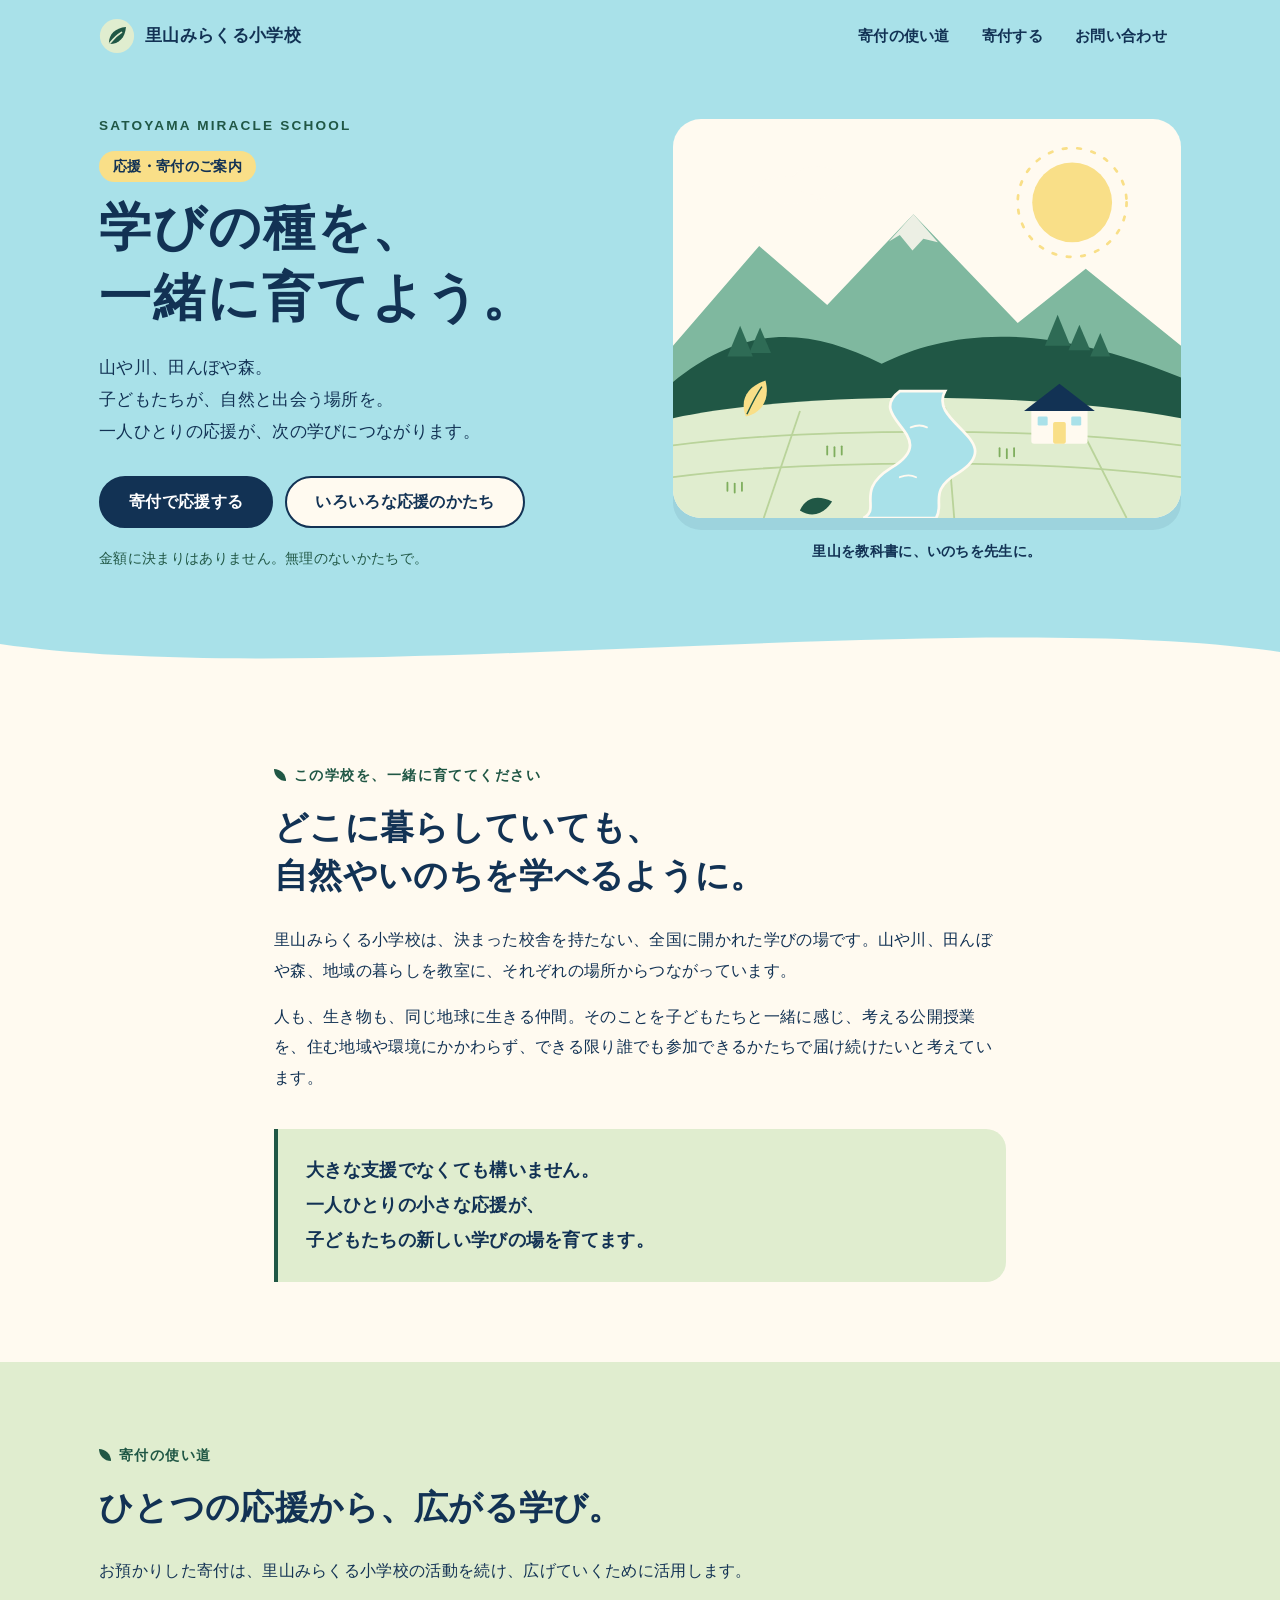
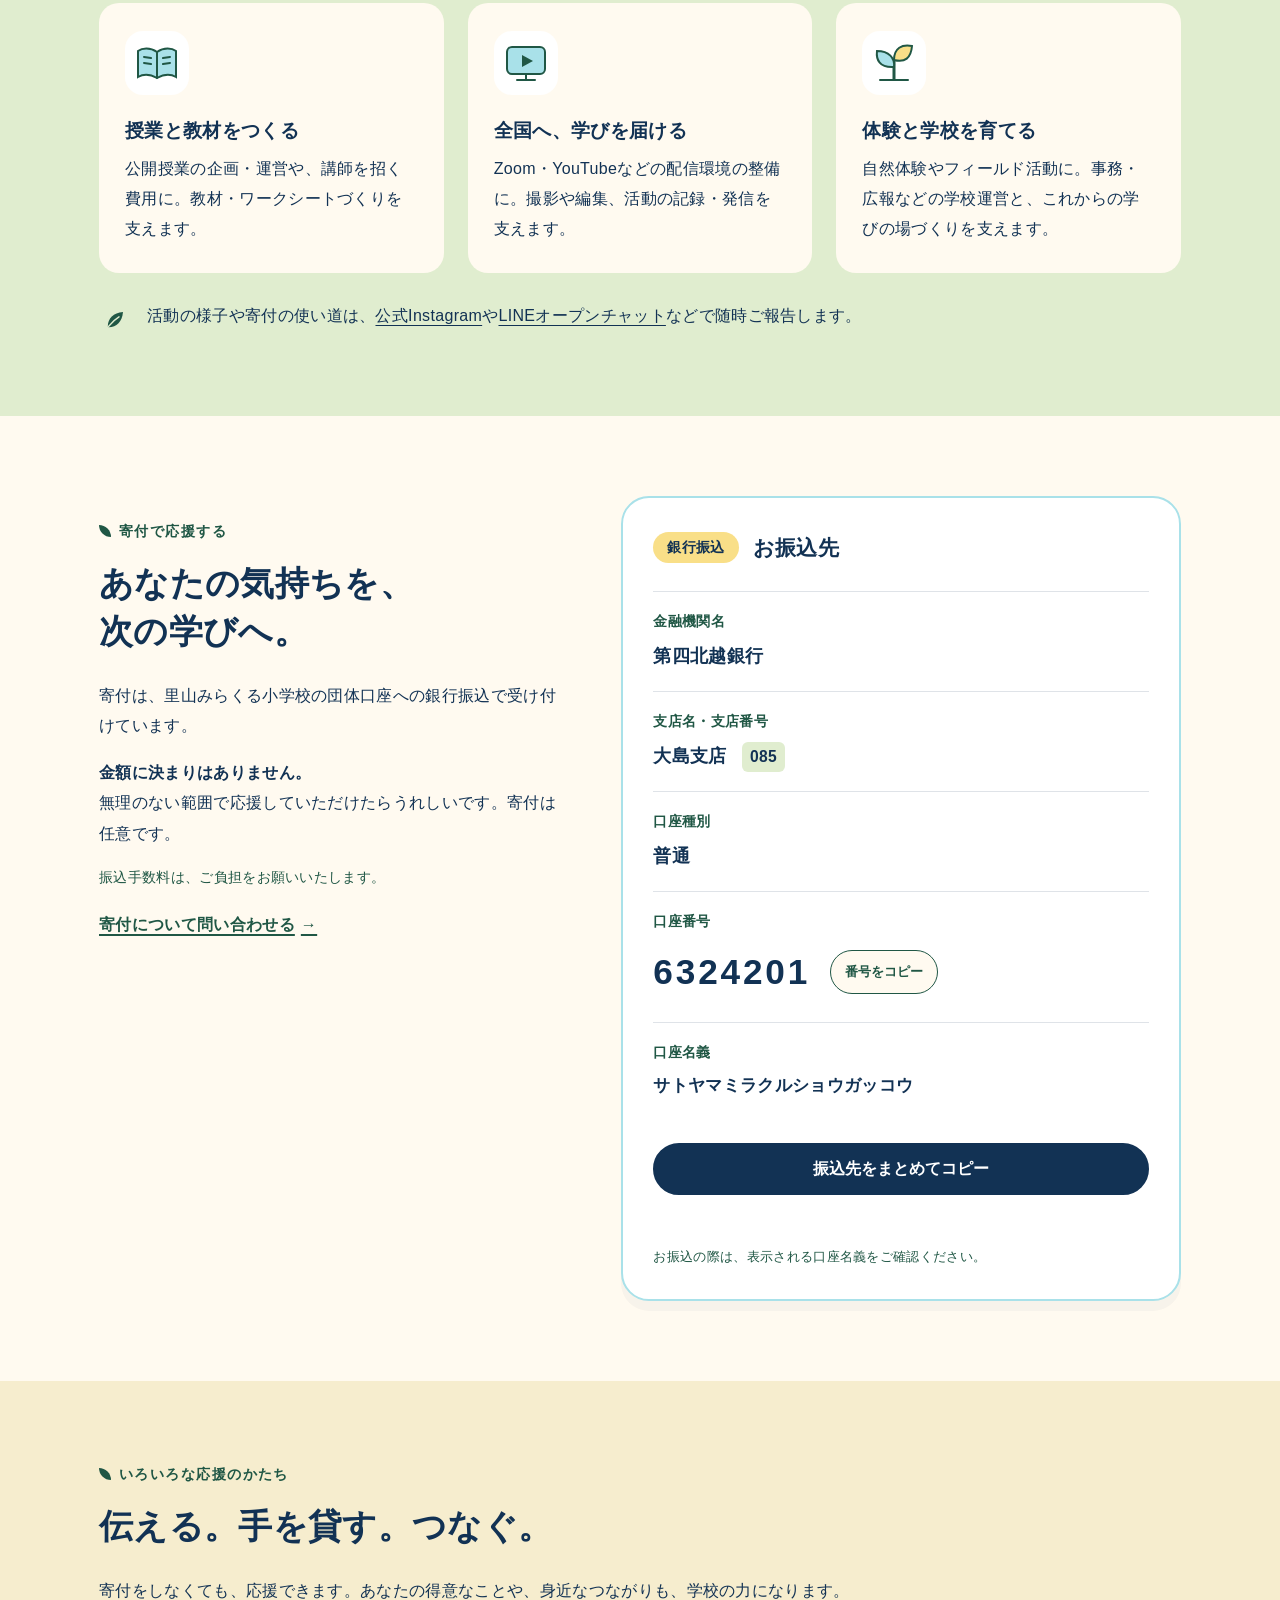
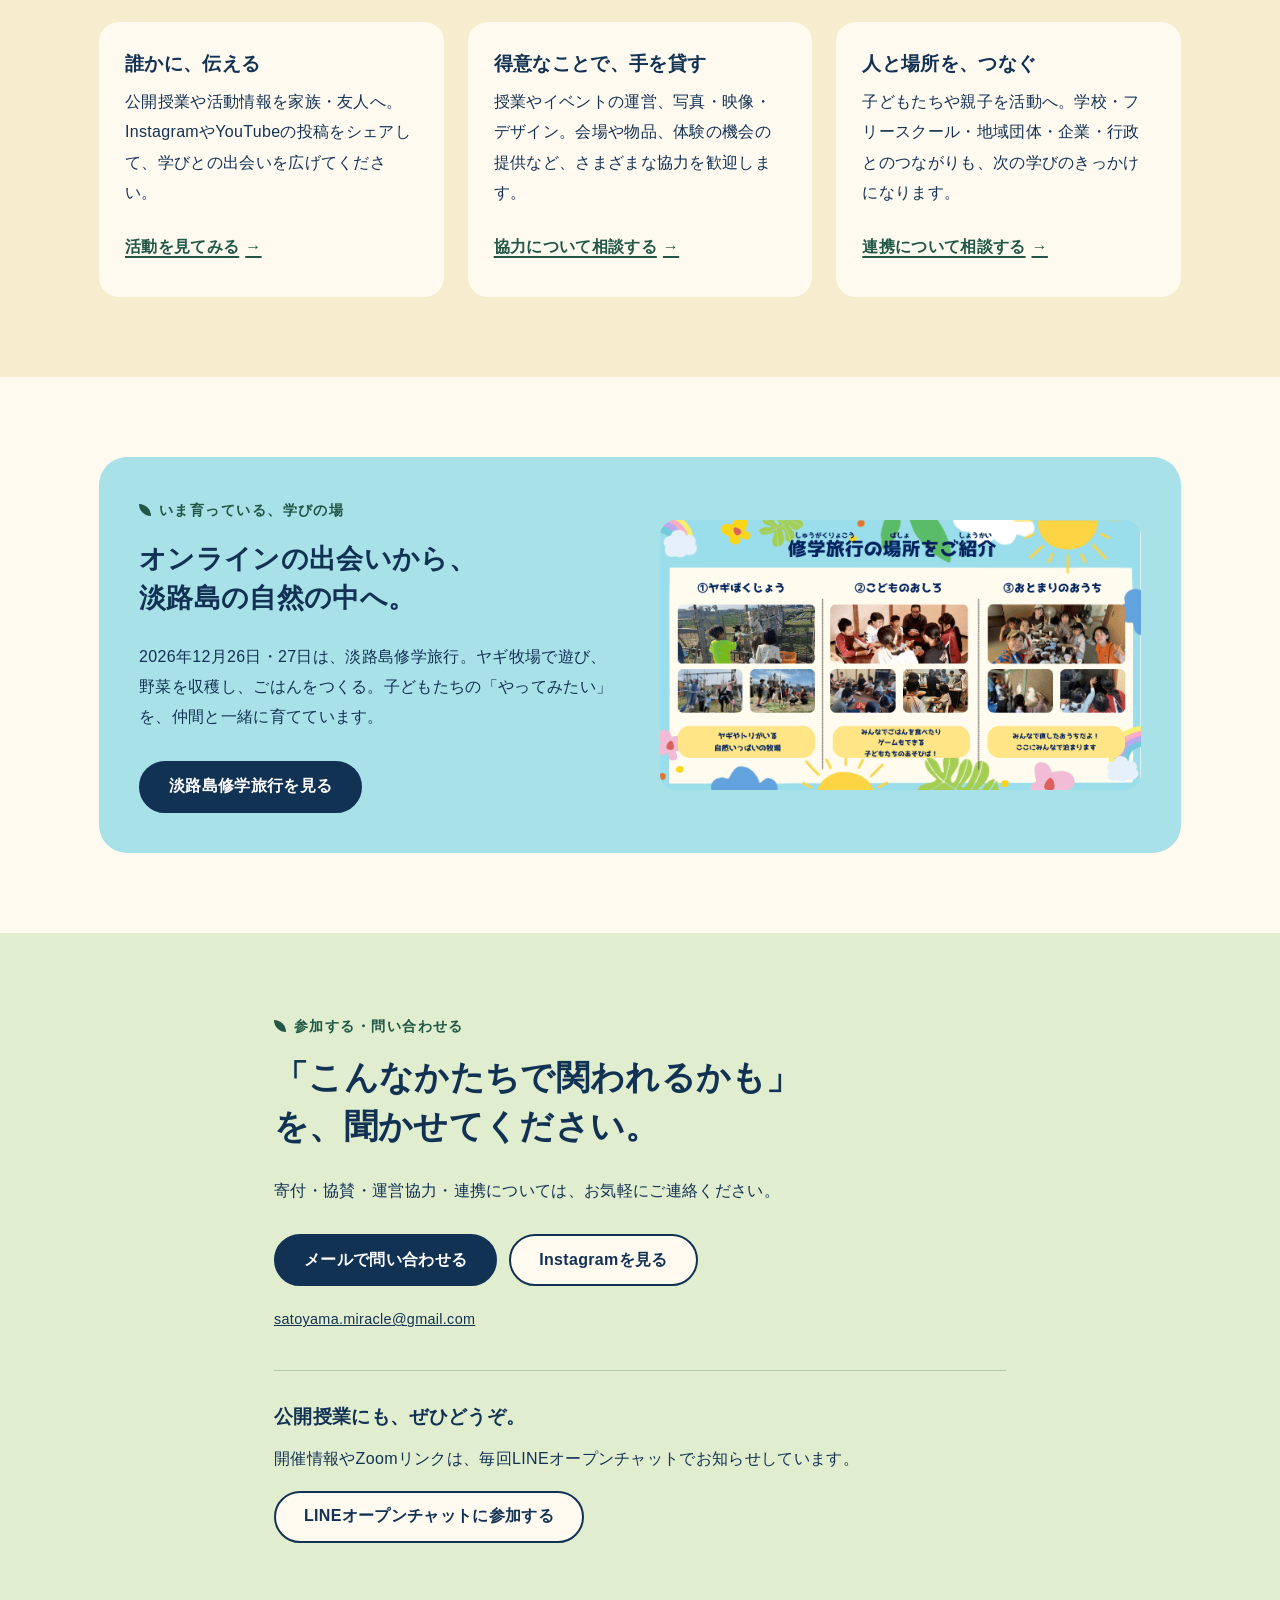
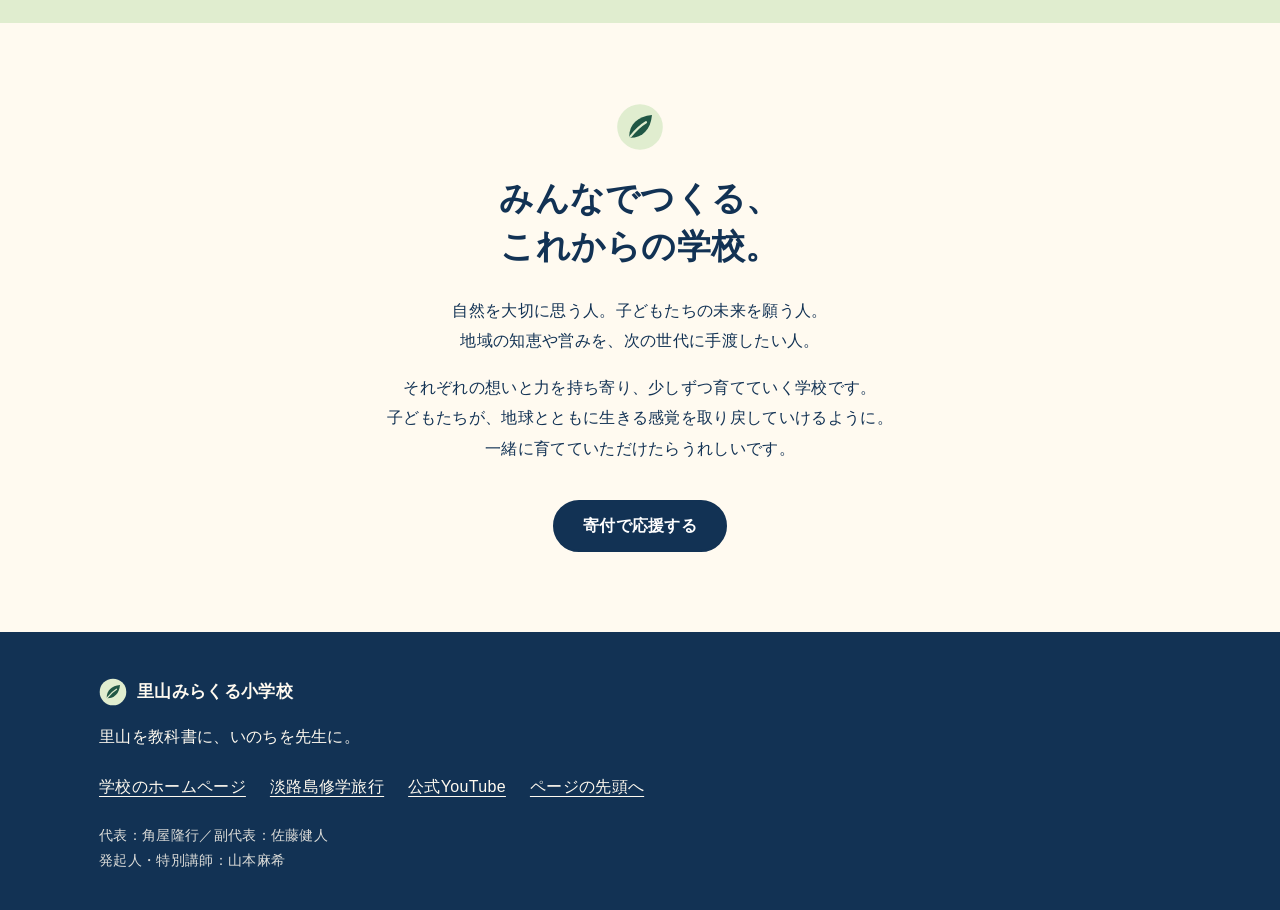
==== donate.html @ 98fcc338 "Add donation page matching school website design" ====
<!DOCTYPE html>
<html lang="ja">
<head>
<meta charset="UTF-8"><meta name="viewport" content="width=device-width, initial-scale=1">
<title>応援・寄付のご案内｜里山みらくる小学校</title>
<meta name="description" content="子どもたちと一緒に、これからの学びの場を育てる。里山みらくる小学校への寄付の使い道、銀行振込先、運営協力や活動紹介などの応援方法をご案内します。">
<link rel="canonical" href="https://kento711.github.io/satoyama-awaji-trip/donate.html">
<link rel="icon" href="images/logo.svg" type="image/svg+xml"><link rel="stylesheet" href="style.css"><link rel="stylesheet" href="donate.css"><script src="donate.js" defer></script>
</head>
<body>
<a class="skip-link" href="#main">本文へ移動</a>
<header class="site-header"><div class="container header-inner"><a class="brand" href="https://kento711.github.io/satoyama-miracle-lp/"><img src="images/logo.svg" width="36" height="36" alt=""><span>里山みらくる小学校</span></a><nav class="global-nav" aria-label="ページ内メニュー"><ul><li><a href="#purpose">寄付の使い道</a></li><li><a href="#donate">寄付する</a></li><li><a href="#connect">お問い合わせ</a></li></ul></nav></div></header>
<main id="main">
<section class="hero donation-hero" id="top" aria-labelledby="hero-title"><div class="container hero-inner"><div><p class="eyebrow">SATOYAMA MIRACLE SCHOOL</p><p class="badge">応援・寄付のご案内</p><h1 id="hero-title">学びの種を、<br>一緒に育てよう。</h1><p class="hero-lead">山や川、田んぼや森。<br>子どもたちが、自然と出会う場所を。<br>一人ひとりの応援が、次の学びにつながります。</p><div class="btn-group"><a class="btn btn-primary" href="#donate">寄付で応援する</a><a class="btn btn-secondary" href="#ways">いろいろな応援のかたち</a></div><p class="hero-note">金額に決まりはありません。無理のないかたちで。</p></div><div class="hero-art"><img src="images/hero-satoyama.svg" width="560" height="440" alt="山と川、田んぼと小さな家が広がる里山のイラスト"><p class="art-caption">里山を教科書に、いのちを先生に。</p></div></div><svg class="hero-curve" viewBox="0 0 1440 90" preserveAspectRatio="none" aria-hidden="true"><path d="M0 40 C360 100 1080 -10 1440 50 V90 H0Z" fill="#FFFAF0"/></svg></section>
<section class="section" aria-labelledby="wish-title"><div class="container narrow"><p class="section-label">この学校を、一緒に育ててください</p><h2 id="wish-title">どこに暮らしていても、<br>自然やいのちを学べるように。</h2><p>里山みらくる小学校は、決まった校舎を持たない、全国に開かれた学びの場です。山や川、田んぼや森、地域の暮らしを教室に、それぞれの場所からつながっています。</p><p>人も、生き物も、同じ地球に生きる仲間。そのことを子どもたちと一緒に感じ、考える公開授業を、住む地域や環境にかかわらず、できる限り誰でも参加できるかたちで届け続けたいと考えています。</p><blockquote class="support-quote">大きな支援でなくても構いません。<br>一人ひとりの小さな応援が、<br>子どもたちの新しい学びの場を育てます。</blockquote></div></section>
<section class="section section-tint" id="purpose" aria-labelledby="purpose-title"><div class="container"><p class="section-label">寄付の使い道</p><h2 id="purpose-title">ひとつの応援から、広がる学び。</h2><p>お預かりした寄付は、里山みらくる小学校の活動を続け、広げていくために活用します。</p><ul class="cards support-cards"><li class="card"><span class="support-icon" aria-hidden="true"><svg viewBox="0 0 48 48"><path d="M24 13C17 8 9 9 5 12v26c5-3 12-3 19 1 7-4 14-4 19-1V12c-4-3-12-4-19 1Z" fill="#A9E1E9" stroke="#205745" stroke-width="2"/><path d="M24 13v26M11 18l7 1M11 24l7 1M30 19l7-1M30 25l7-1" stroke="#205745" stroke-width="2" stroke-linecap="round"/></svg></span><h3>授業と教材をつくる</h3><p>公開授業の企画・運営や、講師を招く費用に。教材・ワークシートづくりを支えます。</p></li><li class="card"><span class="support-icon" aria-hidden="true"><svg viewBox="0 0 48 48"><rect x="5" y="8" width="38" height="27" rx="5" fill="#A9E1E9" stroke="#205745" stroke-width="2"/><path d="m20 16 11 6-11 6Z" fill="#205745"/><path d="M24 35v6m-9 0h18" stroke="#205745" stroke-width="2" stroke-linecap="round"/></svg></span><h3>全国へ、学びを届ける</h3><p>Zoom・YouTubeなどの配信環境の整備に。撮影や編集、活動の記録・発信を支えます。</p></li><li class="card"><span class="support-icon" aria-hidden="true"><svg viewBox="0 0 48 48"><path d="M24 40V21" stroke="#205745" stroke-width="3" stroke-linecap="round"/><path d="M24 28C9 29 6 20 7 12c12 0 18 7 17 16Z" fill="#A9E1E9" stroke="#205745" stroke-width="2"/><path d="M24 21C24 9 32 5 42 7c-1 12-7 17-18 14Z" fill="#F9DF88" stroke="#205745" stroke-width="2"/><path d="M10 41h28" stroke="#205745" stroke-width="2" stroke-linecap="round"/></svg></span><h3>体験と学校を育てる</h3><p>自然体験やフィールド活動に。事務・広報などの学校運営と、これからの学びの場づくりを支えます。</p></li></ul><div class="report-note"><img src="images/logo.svg" width="32" height="32" alt=""><p>活動の様子や寄付の使い道は、<a href="https://www.instagram.com/satoyama_miracle/" target="_blank" rel="noopener">公式Instagram</a>や<a href="https://line.me/ti/g2/TcGjP4arY-a0Y1Un6yJZe2tauZV3L8b9zHHd9g?utm_source=invitation&amp;utm_medium=link_copy&amp;utm_campaign=default" target="_blank" rel="noopener">LINEオープンチャット</a>などで随時ご報告します。</p></div></div></section>
<section class="section" id="donate" aria-labelledby="donate-title"><div class="container donation-layout"><div class="donation-intro"><p class="section-label">寄付で応援する</p><h2 id="donate-title">あなたの気持ちを、<br>次の学びへ。</h2><p>寄付は、里山みらくる小学校の団体口座への銀行振込で受け付けています。</p><p><strong>金額に決まりはありません。</strong><br>無理のない範囲で応援していただけたらうれしいです。寄付は任意です。</p><p class="small-note">振込手数料は、ご負担をお願いいたします。</p><a class="card-link" href="mailto:satoyama.miracle@gmail.com">寄付について問い合わせる</a></div><div class="bank-card"><div class="bank-heading"><span class="badge">銀行振込</span><h3>お振込先</h3></div><dl class="bank-details"><div><dt>金融機関名</dt><dd>第四北越銀行</dd></div><div><dt>支店名・支店番号</dt><dd>大島支店 <span class="bank-code">085</span></dd></div><div><dt>口座種別</dt><dd>普通</dd></div><div class="account-row"><dt>口座番号</dt><dd><span id="account-number" class="account-number">6324201</span><button class="copy-button" type="button" data-copy="6324201" data-copy-label="口座番号" hidden>番号をコピー</button></dd></div><div><dt>口座名義</dt><dd class="account-name">サトヤマミラクルショウガッコウ</dd></div></dl><button class="btn btn-primary bank-copy" type="button" id="copy-bank" hidden>振込先をまとめてコピー</button><p id="copy-status" class="copy-status" role="status" aria-live="polite"></p><p class="bank-note">お振込の際は、表示される口座名義をご確認ください。</p></div></div></section>
<section class="section support-other" id="ways" aria-labelledby="ways-title"><div class="container"><p class="section-label">いろいろな応援のかたち</p><h2 id="ways-title">伝える。手を貸す。つなぐ。</h2><p>寄付をしなくても、応援できます。あなたの得意なことや、身近なつながりも、学校の力になります。</p><div class="cards"><article class="card"><h3>誰かに、伝える</h3><p>公開授業や活動情報を家族・友人へ。InstagramやYouTubeの投稿をシェアして、学びとの出会いを広げてください。</p><a class="card-link" href="https://www.instagram.com/satoyama_miracle/" target="_blank" rel="noopener">活動を見てみる</a></article><article class="card"><h3>得意なことで、手を貸す</h3><p>授業やイベントの運営、写真・映像・デザイン。会場や物品、体験の機会の提供など、さまざまな協力を歓迎します。</p><a class="card-link" href="mailto:satoyama.miracle@gmail.com">協力について相談する</a></article><article class="card"><h3>人と場所を、つなぐ</h3><p>子どもたちや親子を活動へ。学校・フリースクール・地域団体・企業・行政とのつながりも、次の学びのきっかけになります。</p><a class="card-link" href="mailto:satoyama.miracle@gmail.com">連携について相談する</a></article></div></div></section>
<section class="section" aria-labelledby="activity-title"><div class="container"><div class="support-trip"><div><p class="section-label">いま育っている、学びの場</p><h2 id="activity-title">オンラインの出会いから、<br>淡路島の自然の中へ。</h2><p>2026年12月26日・27日は、淡路島修学旅行。ヤギ牧場で遊び、野菜を収穫し、ごはんをつくる。子どもたちの「やってみたい」を、仲間と一緒に育てています。</p><a class="btn btn-primary" href="index.html">淡路島修学旅行を見る</a></div><img src="images/slide-7.png" width="596" height="335" loading="lazy" alt="淡路島修学旅行で訪れるヤギ牧場、こどものおしろ、お泊まりのおうち"></div></div></section>
<section class="section section-tint" id="connect" aria-labelledby="connect-title"><div class="container narrow"><p class="section-label">参加する・問い合わせる</p><h2 id="connect-title">「こんなかたちで関われるかも」<br>を、聞かせてください。</h2><p>寄付・協賛・運営協力・連携については、お気軽にご連絡ください。</p><div class="btn-group"><a class="btn btn-primary" href="mailto:satoyama.miracle@gmail.com">メールで問い合わせる</a><a class="btn btn-secondary" href="https://www.instagram.com/satoyama_miracle/" target="_blank" rel="noopener">Instagramを見る</a></div><p class="contact-email"><a href="mailto:satoyama.miracle@gmail.com">satoyama.miracle@gmail.com</a></p><div class="class-invite"><h3>公開授業にも、ぜひどうぞ。</h3><p>開催情報やZoomリンクは、毎回LINEオープンチャットでお知らせしています。</p><a class="btn btn-secondary" href="https://line.me/ti/g2/TcGjP4arY-a0Y1Un6yJZe2tauZV3L8b9zHHd9g?utm_source=invitation&amp;utm_medium=link_copy&amp;utm_campaign=default" target="_blank" rel="noopener">LINEオープンチャットに参加する</a></div></div></section>
<section class="section"><div class="container narrow closing-message"><img src="images/logo.svg" width="48" height="48" alt=""><h2>みんなでつくる、<br>これからの学校。</h2><p>自然を大切に思う人。子どもたちの未来を願う人。<br>地域の知恵や営みを、次の世代に手渡したい人。</p><p>それぞれの想いと力を持ち寄り、少しずつ育てていく学校です。<br>子どもたちが、地球とともに生きる感覚を取り戻していけるように。<br>一緒に育てていただけたらうれしいです。</p><a class="btn btn-primary" href="#donate">寄付で応援する</a></div></section>
</main>
<footer class="site-footer"><div class="container footer-inner"><p class="footer-brand"><img src="images/logo.svg" width="28" height="28" alt="">里山みらくる小学校</p><p>里山を教科書に、いのちを先生に。</p><ul class="footer-links"><li><a href="https://kento711.github.io/satoyama-miracle-lp/">学校のホームページ</a></li><li><a href="index.html">淡路島修学旅行</a></li><li><a href="https://www.youtube.com/channel/UClyQWqUoHBB0g0osXVbq9qA" target="_blank" rel="noopener">公式YouTube</a></li><li><a href="#top">ページの先頭へ</a></li></ul><p class="footer-members">代表：角屋隆行／副代表：佐藤健人<br>発起人・特別講師：山本麻希</p></div></footer>
</body></html>
---- style.css ----
/* 里山みらくる小学校 LP */
:root {
  --sky: #A9E1E9;
  --cream: #FFFAF0;
  --navy: #123254;
  --green: #205745;
  --leaf: #E0EDCF;
  --yellow: #F9DF88;
  --white: #FFFFFF;
  --radius: 20px;
  --max: 1130px;
}

*, *::before, *::after { box-sizing: border-box; }

html { scroll-behavior: smooth; -webkit-text-size-adjust: 100%; }
@media (prefers-reduced-motion: reduce) { html { scroll-behavior: auto; } }

body {
  margin: 0;
  background: var(--cream);
  color: var(--navy);
  font-family: "Hiragino Kaku Gothic ProN", "Hiragino Sans", "Noto Sans JP", "Yu Gothic", "YuGothic", Meiryo, sans-serif;
  font-size: 16px;
  line-height: 1.9;
  letter-spacing: .02em;
  overflow-wrap: anywhere;
}

img, svg { max-width: 100%; height: auto; display: block; }
a { color: inherit; }
:focus-visible { outline: 3px solid var(--navy); outline-offset: 3px; border-radius: 6px; }

.container { width: 100%; max-width: var(--max); margin: 0 auto; padding: 0 24px; }
.narrow { max-width: 780px; }

.sr-only {
  position: absolute; width: 1px; height: 1px; padding: 0; margin: -1px;
  overflow: hidden; clip: rect(0 0 0 0); white-space: nowrap; border: 0;
}
.skip-link {
  position: absolute; left: 12px; top: -60px; z-index: 10;
  background: var(--navy); color: var(--white); padding: 8px 16px; border-radius: 999px;
}
.skip-link:focus { top: 12px; }

/* ヘッダー */
.site-header { background: var(--sky); }
.header-inner {
  display: flex; align-items: center; justify-content: space-between;
  gap: 12px 24px; flex-wrap: wrap; padding-top: 14px; padding-bottom: 14px;
}
.brand {
  display: inline-flex; align-items: center; gap: 10px;
  font-weight: 700; font-size: 1.05rem; text-decoration: none;
}
.global-nav ul { display: flex; gap: 4px; list-style: none; margin: 0; padding: 0; }
.global-nav a {
  display: inline-block; padding: 8px 14px; border-radius: 999px;
  font-weight: 700; font-size: .95rem; text-decoration: none;
}
.global-nav a:hover { background: rgba(255, 250, 240, .7); }

/* ファーストビュー */
.hero { position: relative; background: var(--sky); padding: 40px 0 110px; }
.hero-inner {
  display: grid; grid-template-columns: 1.05fr 1fr; gap: 40px; align-items: center;
}
.eyebrow {
  margin: 0 0 12px; color: var(--green); font-weight: 700;
  font-size: .85rem; letter-spacing: .16em;
}
.hero h1 {
  margin: 0 0 20px; font-size: clamp(2rem, 4.6vw, 3.25rem);
  line-height: 1.35; font-weight: 800; letter-spacing: .04em;
}
.hero-lead { margin: 0 0 28px; font-size: 1.05rem; max-width: 30em; }
.hero-art img {
  width: 100%; border-radius: 28px; background: var(--cream);
  box-shadow: 0 12px 0 rgba(18, 50, 84, .08);
}
.hero-curve { position: absolute; left: 0; bottom: -1px; width: 100%; height: 70px; }

/* ボタン */
.btn-group { display: flex; flex-wrap: wrap; gap: 12px; }
.btn {
  display: inline-flex; align-items: center; justify-content: center;
  min-height: 52px; padding: 12px 28px; border-radius: 999px;
  font-weight: 700; font-size: 1rem; line-height: 1.4; text-decoration: none;
  border: 2px solid var(--navy); transition: transform .15s ease, background-color .15s ease;
}
.btn:hover { transform: translateY(-2px); }
.btn-primary { background: var(--navy); color: var(--white); }
.btn-primary:hover { background: #0B2440; }
.btn-secondary { background: var(--cream); color: var(--navy); }
.btn-secondary:hover { background: var(--white); }

/* セクション共通 */
.section { padding: 80px 0; }
.section-tint { background: var(--leaf); }
.section-label {
  margin: 0 0 8px; color: var(--green); font-weight: 700; font-size: .9rem; letter-spacing: .1em;
}
.section-label::before {
  content: ""; display: inline-block; width: 12px; height: 12px; margin-right: 8px;
  background: var(--green); border-radius: 0 12px 0 12px; vertical-align: -1px;
}
h1, h2, h3 { word-break: auto-phrase; }
h2 {
  margin: 0 0 24px; font-size: clamp(1.5rem, 3vw, 2.1rem); line-height: 1.45; font-weight: 800;
}
.section p { margin: 0 0 1em; }
.section .btn-group { margin-top: 28px; }

/* 活動カード */
.cards {
  display: grid; grid-template-columns: repeat(3, 1fr); gap: 24px;
  list-style: none; margin: 8px 0 0; padding: 0;
}
.card {
  display: flex; flex-direction: column; background: var(--cream);
  border-radius: var(--radius); padding: 28px 26px;
}
.card-icon {
  width: 60px; height: 60px; padding: 6px; margin-bottom: 14px;
  background: var(--white); border-radius: 16px;
}
.card h3 { margin: 0 0 8px; font-size: 1.2rem; line-height: 1.5; }
.card p { margin: 0 0 18px; flex-grow: 1; }
.card-link {
  align-self: flex-start; font-weight: 700; color: var(--green);
  text-decoration: underline; text-underline-offset: 4px; text-decoration-thickness: 2px;
  padding: 6px 0; display: inline-flex; align-items: center; gap: 6px;
}
.card-link::after { content: "→"; text-decoration: none; display: inline-block; }
.card-link:hover { color: var(--navy); }

/* 淡路島修学旅行 */
.trip {
  display: grid; grid-template-columns: 1fr 1.15fr; gap: 36px;
  background: var(--sky); border-radius: 32px; padding: 48px;
}
.badge {
  display: inline-block; margin: 0 0 10px; padding: 2px 14px;
  background: var(--yellow); border-radius: 999px; font-weight: 700; font-size: .9rem;
}
.trip h2 { margin-bottom: 18px; }
.trip-date { margin: 0 0 24px; }
.trip-date dt { font-weight: 700; color: var(--green); font-size: .9rem; }
.trip-date dd { margin: 0; font-size: 1.2rem; font-weight: 700; }
.notes { margin: 24px 0 0; padding: 0 0 0 1.2em; font-size: .95rem; }
.notes li { margin-bottom: 4px; }
.trip-plans { display: grid; gap: 18px; align-content: start; }
.plan { background: var(--cream); border-radius: var(--radius); padding: 24px 26px; }
.plan h3 {
  display: flex; flex-wrap: wrap; align-items: center; gap: 4px 12px;
  margin: 0 0 8px; font-size: 1.15rem;
}
.plan-tag {
  display: inline-block; padding: 0 12px; border-radius: 999px;
  background: var(--yellow); font-size: .9rem;
}
.plan-tag-stay { background: var(--leaf); color: var(--green); }
.plan p { margin: 0 0 6px; }
.plan-meta { font-size: .95rem; color: var(--green); font-weight: 700; }

/* フッター */
.site-footer { background: var(--navy); color: var(--cream); padding: 44px 0 36px; }
.footer-inner { display: grid; gap: 14px; }
.footer-brand {
  display: flex; align-items: center; gap: 10px; margin: 0; font-weight: 700; font-size: 1.05rem;
}
.footer-links { display: flex; flex-wrap: wrap; gap: 4px 24px; list-style: none; margin: 0; padding: 0; }
.footer-links a { display: inline-block; padding: 6px 0; text-underline-offset: 4px; }
.footer-members { margin: 6px 0 0; font-size: .85rem; opacity: .85; }
.site-footer :focus-visible { outline-color: var(--yellow); }

/* タブレット */
@media (max-width: 900px) {
  .cards { grid-template-columns: 1fr 1fr; }
  .trip { padding: 36px; gap: 28px; }
}

/* スマホ */
@media (max-width: 620px) {
  .container { padding: 0 20px; }
  .header-inner { padding-top: 12px; padding-bottom: 8px; }
  .global-nav { width: 100%; }
  .global-nav ul { justify-content: space-between; }
  .global-nav a { padding: 6px 10px; }
  .hero { padding: 24px 0 80px; }
  .hero-inner { grid-template-columns: 1fr; gap: 28px; }
  .hero-curve { height: 44px; }
  .btn-group { flex-direction: column; }
  .btn { width: 100%; }
  .section { padding: 56px 0; }
  .cards { grid-template-columns: 1fr; gap: 16px; }
  .trip { grid-template-columns: 1fr; padding: 28px 20px; border-radius: 24px; }
  .plan { padding: 20px; }
}
/* 修学旅行ページ */
.hero-subtitle{font-size:1.15rem;font-weight:700;margin:0 0 10px}.hero-date{font-size:clamp(1.3rem,2.4vw,1.8rem);font-weight:800;margin:0 0 18px}.hero-date small{font-size:.65em;border:1px solid currentColor;border-radius:50%;padding:2px 5px}.art-caption{text-align:center;font-weight:700;font-size:.9rem;margin:20px 0 0}.mobile-only{display:none}.quick-facts{display:grid;grid-template-columns:repeat(3,1fr);gap:20px;border-top:1px solid #12325430;margin-top:36px;padding-top:25px}.quick-facts small,.quick-facts strong{display:block}.quick-facts small{color:var(--green)}.activity-number{color:var(--green);font-weight:700;font-size:.85rem;margin-bottom:20px}.wide-slide{max-width:780px;margin:40px auto 0}.image-button{display:block;width:100%;padding:0;border:0;border-radius:16px;overflow:hidden;cursor:zoom-in;background:var(--sky)}.image-button img{width:100%}.image-button:hover{box-shadow:0 0 0 3px var(--green)}figcaption,.small-note{font-size:.85rem;margin-top:14px!important;color:var(--green)}.schedule-grid,.join-plans{display:grid;grid-template-columns:1fr 1fr;gap:28px;margin-top:32px}.day{background:white;border-radius:24px;overflow:hidden;border:1px solid #12325418;padding:24px}.day-heading{display:flex;align-items:center;gap:18px;margin-bottom:20px}.day-heading>span{font-size:.8rem;font-weight:800;color:var(--green);border-bottom:3px solid var(--yellow)}.day-heading h3{margin:0;font-size:1.3rem}.day-heading small{font-size:.65em}.timeline{list-style:none;padding:0;margin:30px 0 0}.timeline li{display:grid;grid-template-columns:62px 1fr;gap:16px;padding-bottom:20px}.timeline time{font-size:.95rem;color:var(--green);font-weight:700}.timeline li>div{position:relative;padding-left:20px;border-left:2px solid var(--leaf)}.timeline li>div:before{content:'';width:10px;height:10px;border-radius:50%;background:var(--green);position:absolute;left:-6px;top:9px}.timeline p{font-size:.9rem;margin:4px 0 0}.day-note{background:var(--leaf);border-radius:16px;padding:22px;margin-top:16px!important;font-weight:700}.people-grid{display:grid;grid-template-columns:repeat(2,1fr);gap:24px;margin-top:30px}.person{background:var(--cream);border-radius:20px;overflow:hidden}.person img{width:100%}.person h3{margin:18px 22px 8px}.person h3 small{font-size:.7em;display:inline-block}.person p{font-size:.9rem;margin:0 22px 24px}.join-plans .plan{background:var(--leaf);padding:32px}.join-plans .stay-plan{background:var(--sky)}.join-plans .plan h3{font-size:1.4rem;margin-top:10px}.info-list{margin:24px 0 0}.info-list>div{display:grid;grid-template-columns:60px 1fr;gap:14px;padding:12px 0;border-top:1px solid #12325422}.info-list dt{font-weight:700;color:var(--green)}.info-list dd{margin:0}.practical{padding:28px 0}.practical ul{padding-left:1.3em}.apply{text-align:center;background:var(--sky);border-radius:32px;padding:48px 24px}.apply .btn{margin:10px 0}.apply .small-note{margin-bottom:0}details{border-bottom:1px solid #20574540;padding:22px 0}summary{font-weight:700;cursor:pointer;padding-right:16px}details p{margin:14px 0 0!important}dialog{max-width:1100px;width:calc(100% - 32px);padding:20px;border:0;border-radius:20px;background:var(--cream);color:var(--navy)}dialog::backdrop{background:#123254cc}.dialog-bar{display:flex;justify-content:space-between;align-items:center;gap:16px;margin-bottom:16px}.dialog-bar h2{font-size:1rem;margin:0}.dialog-bar button{font:inherit;cursor:pointer;border:1px solid var(--navy);border-radius:24px;padding:8px 18px;background:white;color:var(--navy)}dialog img{width:100%;max-height:75vh;object-fit:contain}body:has(dialog[open]){overflow:hidden}.site-footer p{margin:0}section[id]{scroll-margin-top:24px}
@media(max-width:900px){.people-grid{grid-template-columns:1fr 1fr}.schedule-grid{gap:18px}.day{padding:18px}}
@media(max-width:620px){.mobile-only{display:block}.hero-subtitle{font-size:1rem}.hero-date{font-size:1.4rem}.quick-facts{grid-template-columns:1fr;gap:14px}.quick-facts>div{display:flex;justify-content:space-between;gap:10px}.schedule-grid,.join-plans,.people-grid{grid-template-columns:1fr}.day{padding:20px}.join-plans .plan{padding:24px}.apply{padding:36px 20px}.wide-slide{margin-top:28px}.hero .btn-group{gap:10px}.hero-art{max-width:460px}.dialog-bar button{white-space:nowrap}.brand{font-size:1rem}}
@media(prefers-reduced-motion:reduce){.btn{transition:none}.btn:hover{transform:none}}
.rain-section{background:#f6edce}.rain-grid{display:grid;grid-template-columns:1fr 1.2fr;align-items:center;gap:40px}.team-note{max-width:780px;margin:30px auto 0!important;font-size:.95rem}
@media(min-width:621px) and (max-width:900px){.hero-inner{grid-template-columns:1.2fr 1fr;gap:24px}.hero-date{font-size:1.25rem}.hero-subtitle{font-size:1rem}.hero .eyebrow{font-size:.7rem}}
@media(max-width:620px){.rain-grid{grid-template-columns:1fr;gap:24px}}

/* 説明会アーカイブ */
.archive-section{background:#f6edce}.archive-inner{max-width:1008px}.archive-heading{display:flex;align-items:center;flex-wrap:wrap;gap:12px;margin-bottom:12px}.archive-heading .section-label,.archive-heading .badge{margin:0}.archive-heading .badge{font-size:.8rem}.archive-lead{max-width:48em}.video-frame{aspect-ratio:16/9;margin-top:30px;overflow:hidden;border-radius:24px;background:var(--navy);box-shadow:0 10px 0 #1232540d}.video-frame iframe{display:block;width:100%;height:100%;border:0}.archive-actions{display:flex;align-items:center;flex-wrap:wrap;gap:16px 28px;margin-top:30px}.archive-section .small-note{margin-bottom:0}@media(max-width:620px){.video-frame{border-radius:14px;margin-top:24px}.archive-actions{align-items:flex-start;flex-direction:column;gap:12px}.archive-actions .btn{width:auto}.global-nav a{padding:6px 8px;font-size:.85rem}}
---- donate.css ----
.hero-note{font-size:.85rem;color:var(--green);margin:18px 0 0}.donation-hero h1{font-size:clamp(2rem,4.6vw,3.25rem)}.support-quote{margin:36px 0 0;padding:24px 28px;border-left:4px solid var(--green);border-radius:0 20px 20px 0;background:var(--leaf);font-size:1.15rem;font-weight:700}.support-icon{display:block;width:64px;height:64px;padding:8px;background:white;border-radius:18px;margin-bottom:22px}.support-cards .card p{margin-bottom:0}.report-note{display:flex;align-items:flex-start;gap:16px;margin-top:28px;max-width:800px}.report-note img{flex-shrink:0;margin-top:3px}.report-note p{margin:0}.report-note a{text-underline-offset:4px}.donation-layout{display:grid;grid-template-columns:1fr 1.2fr;gap:56px;align-items:start}.donation-intro{padding-top:22px}.bank-card{background:white;border:2px solid var(--sky);border-radius:28px;padding:30px;box-shadow:0 10px 0 #12325408}.bank-heading{display:flex;align-items:center;gap:14px}.bank-heading .badge{margin:0}.bank-heading h3{margin:0;font-size:1.3rem}.bank-details{margin:24px 0}.bank-details>div{padding:17px 0;border-top:1px solid #12325422}.bank-details dt{font-size:.85rem;font-weight:700;color:var(--green);margin-bottom:4px}.bank-details dd{margin:0;font-size:1.15rem;font-weight:700}.bank-code{font-size:.85em;display:inline-block;margin-left:10px;background:var(--leaf);padding:0 8px;border-radius:6px}.account-row dd{display:flex;align-items:center;flex-wrap:wrap;gap:12px 20px}.account-number{font-size:2.2rem;letter-spacing:.08em;font-variant-numeric:tabular-nums}.bank-details .account-name{font-size:1.05rem;overflow-wrap:anywhere}.copy-button{font:inherit;font-size:.8rem;padding:8px 14px;border:1px solid var(--green);border-radius:999px;background:var(--cream);color:var(--green);cursor:pointer;min-height:44px}.copy-button:hover{background:var(--leaf)}.bank-copy{width:100%;cursor:pointer;font-family:inherit}.bank-note{font-size:.8rem;color:var(--green);margin:12px 0 0!important}.copy-status{font-size:.85rem;color:var(--green);min-height:1.9em;margin:12px 0 0!important}.support-other{background:#f6edce}.support-trip{display:grid;grid-template-columns:1fr 1fr;gap:40px;align-items:center;background:var(--sky);padding:40px;border-radius:28px}.support-trip img{border-radius:16px;width:100%}.support-trip h2{font-size:1.7rem}.support-trip .btn{margin-top:12px}.contact-email{margin-top:20px!important;font-size:.9rem}.class-invite{border-top:1px solid #20574540;margin-top:36px;padding-top:28px}.class-invite h3{margin:0 0 10px}.closing-message{text-align:center}.closing-message>img{margin:0 auto 24px}.closing-message .btn{margin-top:20px}[hidden]{display:none!important}
@media(max-width:900px){.donation-layout{gap:28px;grid-template-columns:1fr 1.2fr}.bank-card{padding:24px}.support-trip{padding:28px;gap:24px}}
@media(max-width:700px){.donation-layout,.support-trip{grid-template-columns:1fr}.donation-intro{padding-top:0}.donation-hero .hero-inner{grid-template-columns:1fr}.donation-hero .hero-art{max-width:460px;margin:auto}.support-quote{padding:20px;font-size:1rem}.bank-card{padding:22px;border-radius:22px}.bank-details .account-name{font-size:.95rem}.support-trip{padding:24px}.support-trip h2{font-size:1.5rem}.closing-message br{display:none}.closing-message h2 br{display:initial}}
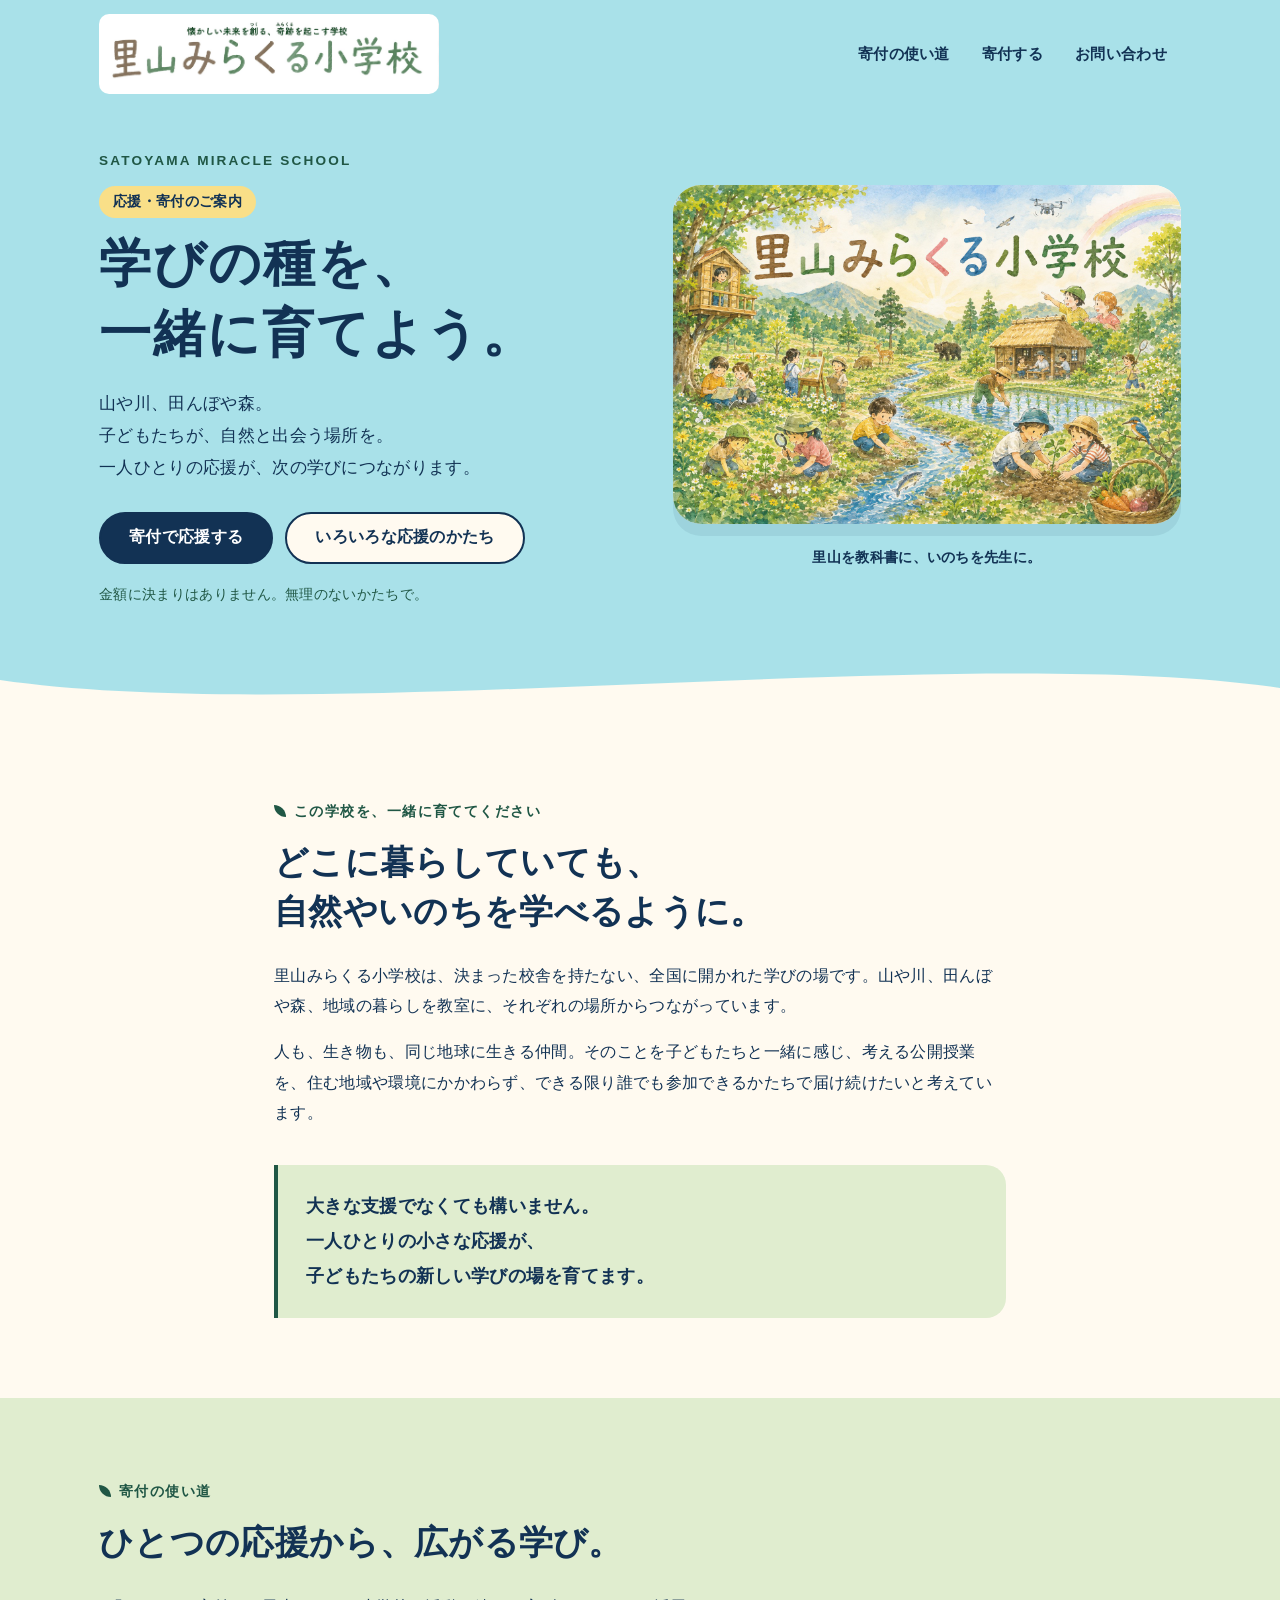
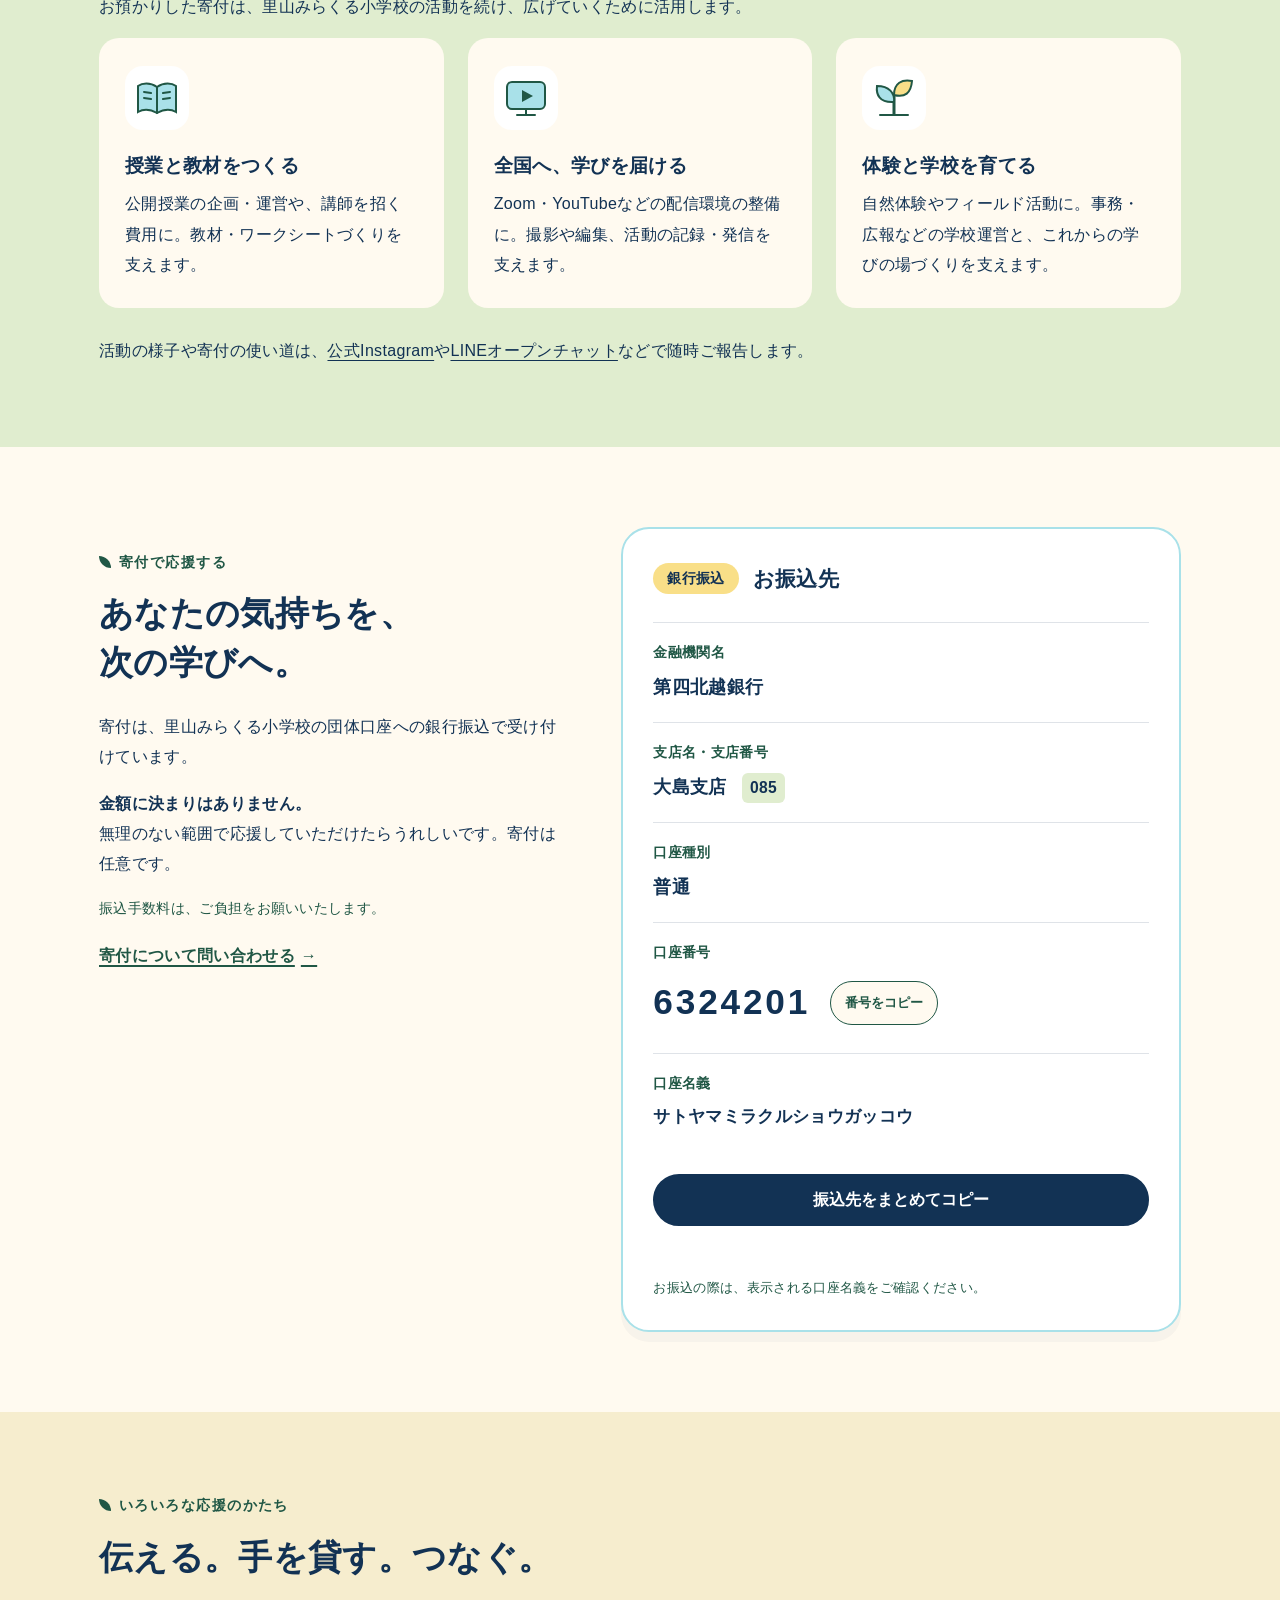
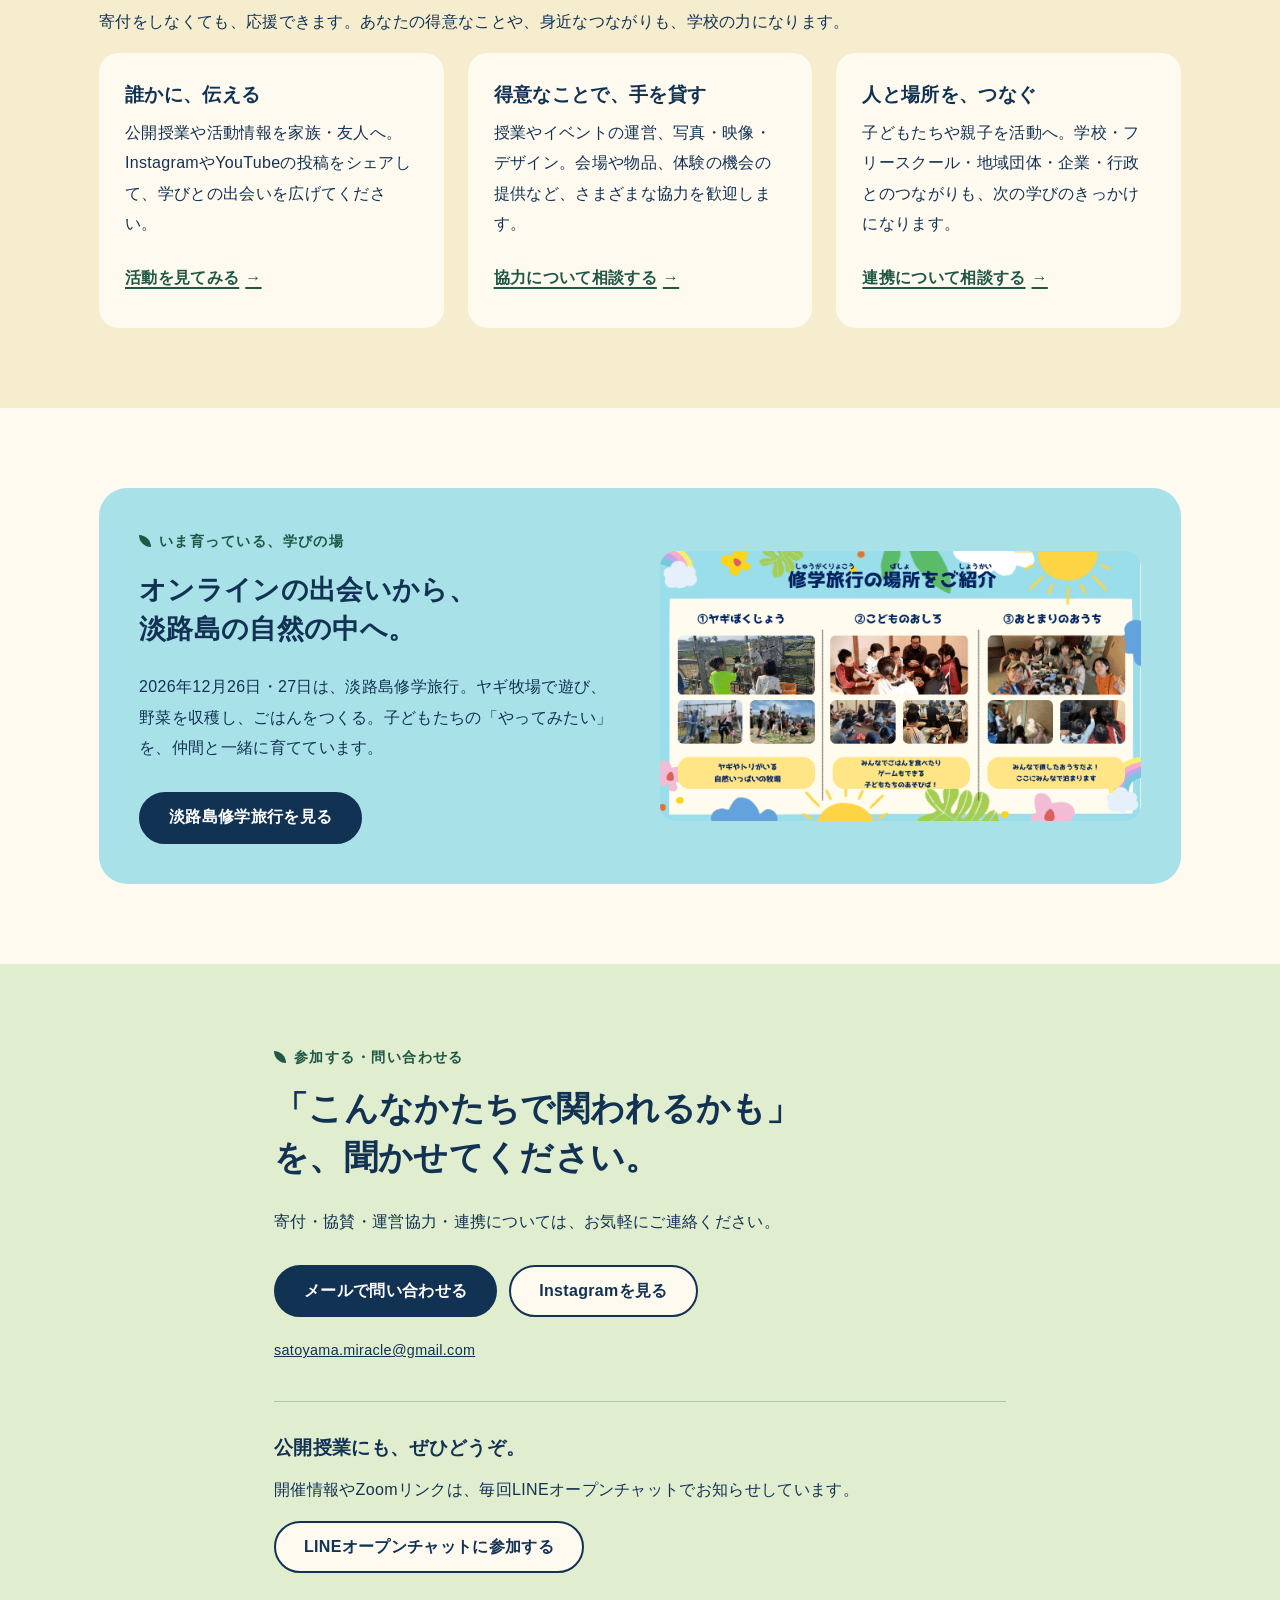
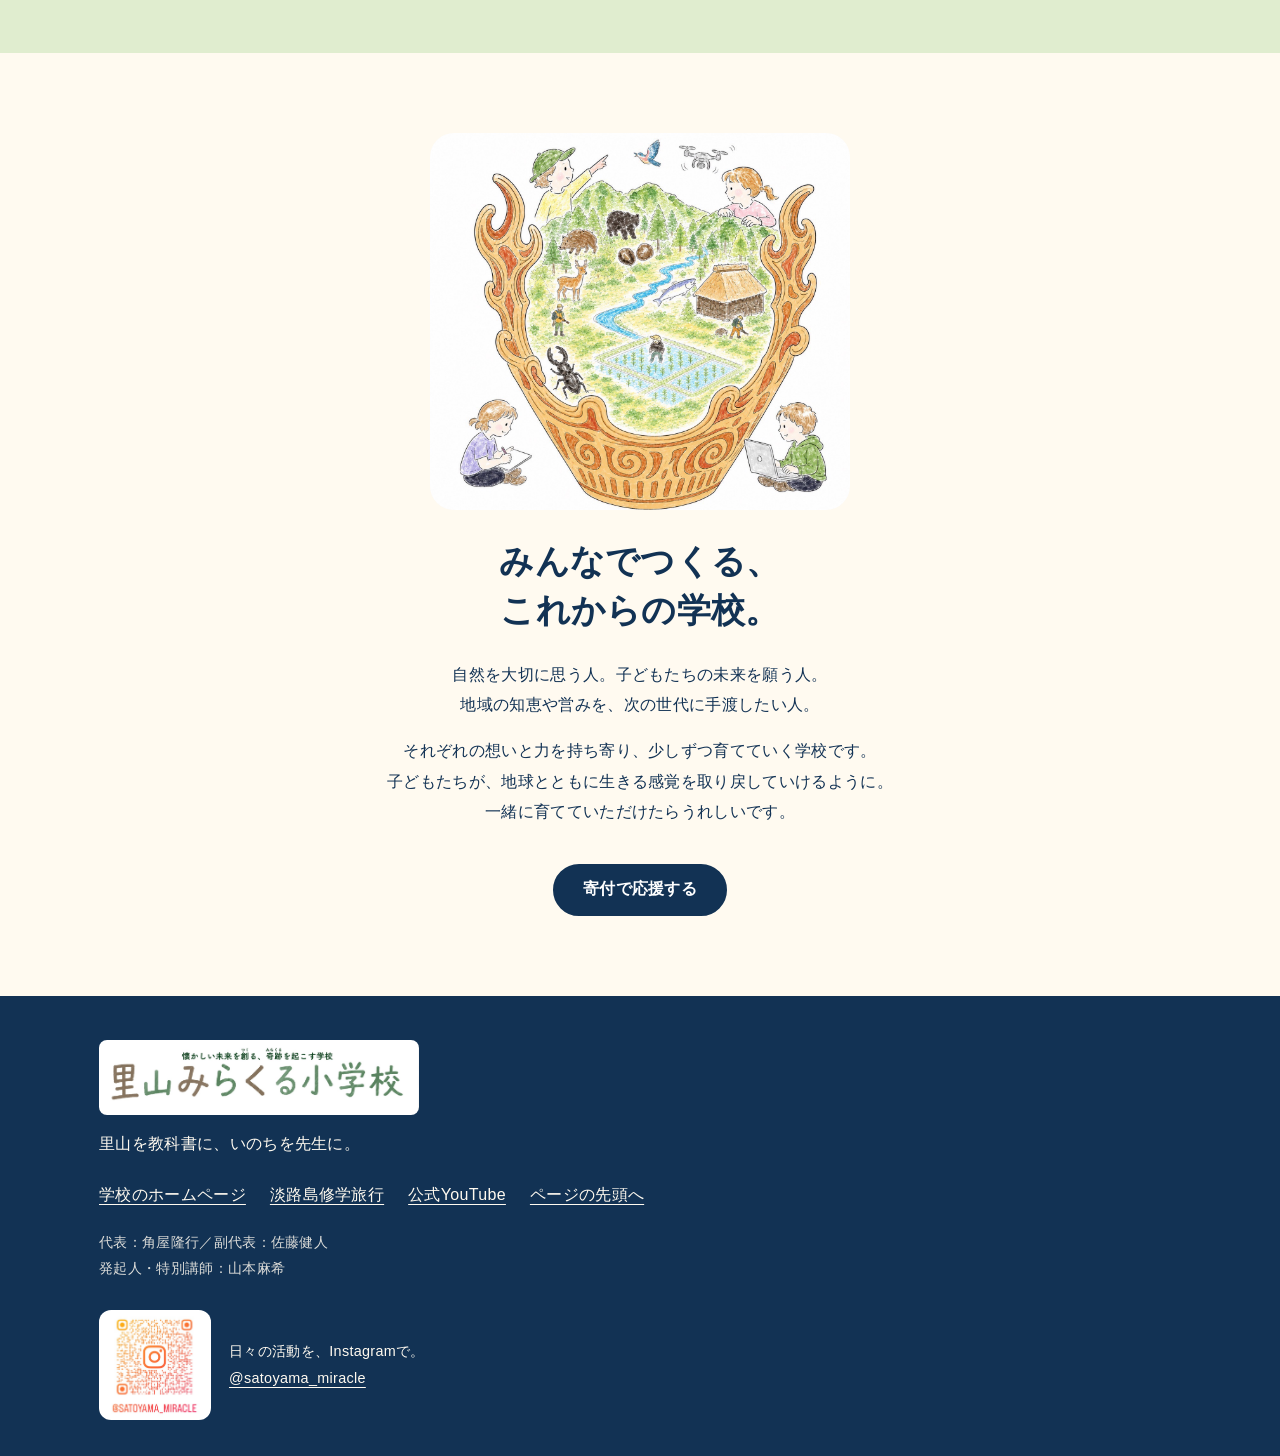
==== commit f1371738: "Use original school logo and symbolic artwork across pages" ====
--- a/donate.html
+++ b/donate.html
@@ -5,20 +5,21 @@
 <title>応援・寄付のご案内｜里山みらくる小学校</title>
 <meta name="description" content="子どもたちと一緒に、これからの学びの場を育てる。里山みらくる小学校への寄付の使い道、銀行振込先、運営協力や活動紹介などの応援方法をご案内します。">
 <link rel="canonical" href="https://kento711.github.io/satoyama-awaji-trip/donate.html">
-<link rel="icon" href="images/logo.svg" type="image/svg+xml"><link rel="stylesheet" href="style.css"><link rel="stylesheet" href="donate.css"><script src="donate.js" defer></script>
+<link rel="icon" href="images/school-emblem.jpg" type="image/jpeg"><link rel="stylesheet" href="style.css"><link rel="stylesheet" href="donate.css"><script src="donate.js" defer></script>
+<link rel="stylesheet" href="brand.css">
 </head>
 <body>
 <a class="skip-link" href="#main">本文へ移動</a>
-<header class="site-header"><div class="container header-inner"><a class="brand" href="https://kento711.github.io/satoyama-miracle-lp/"><img src="images/logo.svg" width="36" height="36" alt=""><span>里山みらくる小学校</span></a><nav class="global-nav" aria-label="ページ内メニュー"><ul><li><a href="#purpose">寄付の使い道</a></li><li><a href="#donate">寄付する</a></li><li><a href="#connect">お問い合わせ</a></li></ul></nav></div></header>
+<header class="site-header"><div class="container header-inner"><a class="brand" href="https://kento711.github.io/satoyama-miracle-lp/"><img class="school-wordmark" src="images/school-wordmark.png" alt="里山みらくる小学校 — 懐かしい未来を創る、奇跡を起こす学校" width="1446" height="342"></a><nav class="global-nav" aria-label="ページ内メニュー"><ul><li><a href="#purpose">寄付の使い道</a></li><li><a href="#donate">寄付する</a></li><li><a href="#connect">お問い合わせ</a></li></ul></nav></div></header>
 <main id="main">
-<section class="hero donation-hero" id="top" aria-labelledby="hero-title"><div class="container hero-inner"><div><p class="eyebrow">SATOYAMA MIRACLE SCHOOL</p><p class="badge">応援・寄付のご案内</p><h1 id="hero-title">学びの種を、<br>一緒に育てよう。</h1><p class="hero-lead">山や川、田んぼや森。<br>子どもたちが、自然と出会う場所を。<br>一人ひとりの応援が、次の学びにつながります。</p><div class="btn-group"><a class="btn btn-primary" href="#donate">寄付で応援する</a><a class="btn btn-secondary" href="#ways">いろいろな応援のかたち</a></div><p class="hero-note">金額に決まりはありません。無理のないかたちで。</p></div><div class="hero-art"><img src="images/hero-satoyama.svg" width="560" height="440" alt="山と川、田んぼと小さな家が広がる里山のイラスト"><p class="art-caption">里山を教科書に、いのちを先生に。</p></div></div><svg class="hero-curve" viewBox="0 0 1440 90" preserveAspectRatio="none" aria-hidden="true"><path d="M0 40 C360 100 1080 -10 1440 50 V90 H0Z" fill="#FFFAF0"/></svg></section>
+<section class="hero donation-hero" id="top" aria-labelledby="hero-title"><div class="container hero-inner"><div><p class="eyebrow">SATOYAMA MIRACLE SCHOOL</p><p class="badge">応援・寄付のご案内</p><h1 id="hero-title">学びの種を、<br>一緒に育てよう。</h1><p class="hero-lead">山や川、田んぼや森。<br>子どもたちが、自然と出会う場所を。<br>一人ひとりの応援が、次の学びにつながります。</p><div class="btn-group"><a class="btn btn-primary" href="#donate">寄付で応援する</a><a class="btn btn-secondary" href="#ways">いろいろな応援のかたち</a></div><p class="hero-note">金額に決まりはありません。無理のないかたちで。</p></div><div class="hero-art"><img src="images/school-cover.jpg" alt="里山みらくる小学校のシンボルイラスト。森や川、田んぼで子どもたちが生き物や地域の暮らしに出会う風景" width="1536" height="1024" fetchpriority="high"><p class="art-caption">里山を教科書に、いのちを先生に。</p></div></div><svg class="hero-curve" viewBox="0 0 1440 90" preserveAspectRatio="none" aria-hidden="true"><path d="M0 40 C360 100 1080 -10 1440 50 V90 H0Z" fill="#FFFAF0"/></svg></section>
 <section class="section" aria-labelledby="wish-title"><div class="container narrow"><p class="section-label">この学校を、一緒に育ててください</p><h2 id="wish-title">どこに暮らしていても、<br>自然やいのちを学べるように。</h2><p>里山みらくる小学校は、決まった校舎を持たない、全国に開かれた学びの場です。山や川、田んぼや森、地域の暮らしを教室に、それぞれの場所からつながっています。</p><p>人も、生き物も、同じ地球に生きる仲間。そのことを子どもたちと一緒に感じ、考える公開授業を、住む地域や環境にかかわらず、できる限り誰でも参加できるかたちで届け続けたいと考えています。</p><blockquote class="support-quote">大きな支援でなくても構いません。<br>一人ひとりの小さな応援が、<br>子どもたちの新しい学びの場を育てます。</blockquote></div></section>
-<section class="section section-tint" id="purpose" aria-labelledby="purpose-title"><div class="container"><p class="section-label">寄付の使い道</p><h2 id="purpose-title">ひとつの応援から、広がる学び。</h2><p>お預かりした寄付は、里山みらくる小学校の活動を続け、広げていくために活用します。</p><ul class="cards support-cards"><li class="card"><span class="support-icon" aria-hidden="true"><svg viewBox="0 0 48 48"><path d="M24 13C17 8 9 9 5 12v26c5-3 12-3 19 1 7-4 14-4 19-1V12c-4-3-12-4-19 1Z" fill="#A9E1E9" stroke="#205745" stroke-width="2"/><path d="M24 13v26M11 18l7 1M11 24l7 1M30 19l7-1M30 25l7-1" stroke="#205745" stroke-width="2" stroke-linecap="round"/></svg></span><h3>授業と教材をつくる</h3><p>公開授業の企画・運営や、講師を招く費用に。教材・ワークシートづくりを支えます。</p></li><li class="card"><span class="support-icon" aria-hidden="true"><svg viewBox="0 0 48 48"><rect x="5" y="8" width="38" height="27" rx="5" fill="#A9E1E9" stroke="#205745" stroke-width="2"/><path d="m20 16 11 6-11 6Z" fill="#205745"/><path d="M24 35v6m-9 0h18" stroke="#205745" stroke-width="2" stroke-linecap="round"/></svg></span><h3>全国へ、学びを届ける</h3><p>Zoom・YouTubeなどの配信環境の整備に。撮影や編集、活動の記録・発信を支えます。</p></li><li class="card"><span class="support-icon" aria-hidden="true"><svg viewBox="0 0 48 48"><path d="M24 40V21" stroke="#205745" stroke-width="3" stroke-linecap="round"/><path d="M24 28C9 29 6 20 7 12c12 0 18 7 17 16Z" fill="#A9E1E9" stroke="#205745" stroke-width="2"/><path d="M24 21C24 9 32 5 42 7c-1 12-7 17-18 14Z" fill="#F9DF88" stroke="#205745" stroke-width="2"/><path d="M10 41h28" stroke="#205745" stroke-width="2" stroke-linecap="round"/></svg></span><h3>体験と学校を育てる</h3><p>自然体験やフィールド活動に。事務・広報などの学校運営と、これからの学びの場づくりを支えます。</p></li></ul><div class="report-note"><img src="images/logo.svg" width="32" height="32" alt=""><p>活動の様子や寄付の使い道は、<a href="https://www.instagram.com/satoyama_miracle/" target="_blank" rel="noopener">公式Instagram</a>や<a href="https://line.me/ti/g2/TcGjP4arY-a0Y1Un6yJZe2tauZV3L8b9zHHd9g?utm_source=invitation&amp;utm_medium=link_copy&amp;utm_campaign=default" target="_blank" rel="noopener">LINEオープンチャット</a>などで随時ご報告します。</p></div></div></section>
+<section class="section section-tint" id="purpose" aria-labelledby="purpose-title"><div class="container"><p class="section-label">寄付の使い道</p><h2 id="purpose-title">ひとつの応援から、広がる学び。</h2><p>お預かりした寄付は、里山みらくる小学校の活動を続け、広げていくために活用します。</p><ul class="cards support-cards"><li class="card"><span class="support-icon" aria-hidden="true"><svg viewBox="0 0 48 48"><path d="M24 13C17 8 9 9 5 12v26c5-3 12-3 19 1 7-4 14-4 19-1V12c-4-3-12-4-19 1Z" fill="#A9E1E9" stroke="#205745" stroke-width="2"/><path d="M24 13v26M11 18l7 1M11 24l7 1M30 19l7-1M30 25l7-1" stroke="#205745" stroke-width="2" stroke-linecap="round"/></svg></span><h3>授業と教材をつくる</h3><p>公開授業の企画・運営や、講師を招く費用に。教材・ワークシートづくりを支えます。</p></li><li class="card"><span class="support-icon" aria-hidden="true"><svg viewBox="0 0 48 48"><rect x="5" y="8" width="38" height="27" rx="5" fill="#A9E1E9" stroke="#205745" stroke-width="2"/><path d="m20 16 11 6-11 6Z" fill="#205745"/><path d="M24 35v6m-9 0h18" stroke="#205745" stroke-width="2" stroke-linecap="round"/></svg></span><h3>全国へ、学びを届ける</h3><p>Zoom・YouTubeなどの配信環境の整備に。撮影や編集、活動の記録・発信を支えます。</p></li><li class="card"><span class="support-icon" aria-hidden="true"><svg viewBox="0 0 48 48"><path d="M24 40V21" stroke="#205745" stroke-width="3" stroke-linecap="round"/><path d="M24 28C9 29 6 20 7 12c12 0 18 7 17 16Z" fill="#A9E1E9" stroke="#205745" stroke-width="2"/><path d="M24 21C24 9 32 5 42 7c-1 12-7 17-18 14Z" fill="#F9DF88" stroke="#205745" stroke-width="2"/><path d="M10 41h28" stroke="#205745" stroke-width="2" stroke-linecap="round"/></svg></span><h3>体験と学校を育てる</h3><p>自然体験やフィールド活動に。事務・広報などの学校運営と、これからの学びの場づくりを支えます。</p></li></ul><div class="report-note"><p>活動の様子や寄付の使い道は、<a href="https://www.instagram.com/satoyama_miracle/" target="_blank" rel="noopener">公式Instagram</a>や<a href="https://line.me/ti/g2/TcGjP4arY-a0Y1Un6yJZe2tauZV3L8b9zHHd9g?utm_source=invitation&amp;utm_medium=link_copy&amp;utm_campaign=default" target="_blank" rel="noopener">LINEオープンチャット</a>などで随時ご報告します。</p></div></div></section>
 <section class="section" id="donate" aria-labelledby="donate-title"><div class="container donation-layout"><div class="donation-intro"><p class="section-label">寄付で応援する</p><h2 id="donate-title">あなたの気持ちを、<br>次の学びへ。</h2><p>寄付は、里山みらくる小学校の団体口座への銀行振込で受け付けています。</p><p><strong>金額に決まりはありません。</strong><br>無理のない範囲で応援していただけたらうれしいです。寄付は任意です。</p><p class="small-note">振込手数料は、ご負担をお願いいたします。</p><a class="card-link" href="mailto:satoyama.miracle@gmail.com">寄付について問い合わせる</a></div><div class="bank-card"><div class="bank-heading"><span class="badge">銀行振込</span><h3>お振込先</h3></div><dl class="bank-details"><div><dt>金融機関名</dt><dd>第四北越銀行</dd></div><div><dt>支店名・支店番号</dt><dd>大島支店 <span class="bank-code">085</span></dd></div><div><dt>口座種別</dt><dd>普通</dd></div><div class="account-row"><dt>口座番号</dt><dd><span id="account-number" class="account-number">6324201</span><button class="copy-button" type="button" data-copy="6324201" data-copy-label="口座番号" hidden>番号をコピー</button></dd></div><div><dt>口座名義</dt><dd class="account-name">サトヤマミラクルショウガッコウ</dd></div></dl><button class="btn btn-primary bank-copy" type="button" id="copy-bank" hidden>振込先をまとめてコピー</button><p id="copy-status" class="copy-status" role="status" aria-live="polite"></p><p class="bank-note">お振込の際は、表示される口座名義をご確認ください。</p></div></div></section>
 <section class="section support-other" id="ways" aria-labelledby="ways-title"><div class="container"><p class="section-label">いろいろな応援のかたち</p><h2 id="ways-title">伝える。手を貸す。つなぐ。</h2><p>寄付をしなくても、応援できます。あなたの得意なことや、身近なつながりも、学校の力になります。</p><div class="cards"><article class="card"><h3>誰かに、伝える</h3><p>公開授業や活動情報を家族・友人へ。InstagramやYouTubeの投稿をシェアして、学びとの出会いを広げてください。</p><a class="card-link" href="https://www.instagram.com/satoyama_miracle/" target="_blank" rel="noopener">活動を見てみる</a></article><article class="card"><h3>得意なことで、手を貸す</h3><p>授業やイベントの運営、写真・映像・デザイン。会場や物品、体験の機会の提供など、さまざまな協力を歓迎します。</p><a class="card-link" href="mailto:satoyama.miracle@gmail.com">協力について相談する</a></article><article class="card"><h3>人と場所を、つなぐ</h3><p>子どもたちや親子を活動へ。学校・フリースクール・地域団体・企業・行政とのつながりも、次の学びのきっかけになります。</p><a class="card-link" href="mailto:satoyama.miracle@gmail.com">連携について相談する</a></article></div></div></section>
 <section class="section" aria-labelledby="activity-title"><div class="container"><div class="support-trip"><div><p class="section-label">いま育っている、学びの場</p><h2 id="activity-title">オンラインの出会いから、<br>淡路島の自然の中へ。</h2><p>2026年12月26日・27日は、淡路島修学旅行。ヤギ牧場で遊び、野菜を収穫し、ごはんをつくる。子どもたちの「やってみたい」を、仲間と一緒に育てています。</p><a class="btn btn-primary" href="index.html">淡路島修学旅行を見る</a></div><img src="images/slide-7.png" width="596" height="335" loading="lazy" alt="淡路島修学旅行で訪れるヤギ牧場、こどものおしろ、お泊まりのおうち"></div></div></section>
 <section class="section section-tint" id="connect" aria-labelledby="connect-title"><div class="container narrow"><p class="section-label">参加する・問い合わせる</p><h2 id="connect-title">「こんなかたちで関われるかも」<br>を、聞かせてください。</h2><p>寄付・協賛・運営協力・連携については、お気軽にご連絡ください。</p><div class="btn-group"><a class="btn btn-primary" href="mailto:satoyama.miracle@gmail.com">メールで問い合わせる</a><a class="btn btn-secondary" href="https://www.instagram.com/satoyama_miracle/" target="_blank" rel="noopener">Instagramを見る</a></div><p class="contact-email"><a href="mailto:satoyama.miracle@gmail.com">satoyama.miracle@gmail.com</a></p><div class="class-invite"><h3>公開授業にも、ぜひどうぞ。</h3><p>開催情報やZoomリンクは、毎回LINEオープンチャットでお知らせしています。</p><a class="btn btn-secondary" href="https://line.me/ti/g2/TcGjP4arY-a0Y1Un6yJZe2tauZV3L8b9zHHd9g?utm_source=invitation&amp;utm_medium=link_copy&amp;utm_campaign=default" target="_blank" rel="noopener">LINEオープンチャットに参加する</a></div></div></section>
-<section class="section"><div class="container narrow closing-message"><img src="images/logo.svg" width="48" height="48" alt=""><h2>みんなでつくる、<br>これからの学校。</h2><p>自然を大切に思う人。子どもたちの未来を願う人。<br>地域の知恵や営みを、次の世代に手渡したい人。</p><p>それぞれの想いと力を持ち寄り、少しずつ育てていく学校です。<br>子どもたちが、地球とともに生きる感覚を取り戻していけるように。<br>一緒に育てていただけたらうれしいです。</p><a class="btn btn-primary" href="#donate">寄付で応援する</a></div></section>
+<section class="section"><div class="container narrow closing-message"><img class="school-emblem" src="images/school-emblem.jpg" width="1324" height="1188" loading="lazy" alt="土器の中に里山と生き物が広がる学校のシンボル"><h2>みんなでつくる、<br>これからの学校。</h2><p>自然を大切に思う人。子どもたちの未来を願う人。<br>地域の知恵や営みを、次の世代に手渡したい人。</p><p>それぞれの想いと力を持ち寄り、少しずつ育てていく学校です。<br>子どもたちが、地球とともに生きる感覚を取り戻していけるように。<br>一緒に育てていただけたらうれしいです。</p><a class="btn btn-primary" href="#donate">寄付で応援する</a></div></section>
 </main>
-<footer class="site-footer"><div class="container footer-inner"><p class="footer-brand"><img src="images/logo.svg" width="28" height="28" alt="">里山みらくる小学校</p><p>里山を教科書に、いのちを先生に。</p><ul class="footer-links"><li><a href="https://kento711.github.io/satoyama-miracle-lp/">学校のホームページ</a></li><li><a href="index.html">淡路島修学旅行</a></li><li><a href="https://www.youtube.com/channel/UClyQWqUoHBB0g0osXVbq9qA" target="_blank" rel="noopener">公式YouTube</a></li><li><a href="#top">ページの先頭へ</a></li></ul><p class="footer-members">代表：角屋隆行／副代表：佐藤健人<br>発起人・特別講師：山本麻希</p></div></footer>
+<footer class="site-footer"><div class="container footer-inner"><p class="footer-brand"><img class="school-wordmark" src="images/school-wordmark.png" alt="里山みらくる小学校 — 懐かしい未来を創る、奇跡を起こす学校" width="1446" height="342"></p><p>里山を教科書に、いのちを先生に。</p><ul class="footer-links"><li><a href="https://kento711.github.io/satoyama-miracle-lp/">学校のホームページ</a></li><li><a href="index.html">淡路島修学旅行</a></li><li><a href="https://www.youtube.com/channel/UClyQWqUoHBB0g0osXVbq9qA" target="_blank" rel="noopener">公式YouTube</a></li><li><a href="#top">ページの先頭へ</a></li></ul><p class="footer-members">代表：角屋隆行／副代表：佐藤健人<br>発起人・特別講師：山本麻希</p><div class="footer-social"><a href="https://www.instagram.com/satoyama_miracle/" target="_blank" rel="noopener" aria-label="里山みらくる小学校の公式Instagram"><img src="images/instagram-qr.png" width="454" height="448" loading="lazy" alt="公式Instagram @satoyama_miracle のQRコード"></a><p>日々の活動を、Instagramで。<br><a href="https://www.instagram.com/satoyama_miracle/" target="_blank" rel="noopener">@satoyama_miracle</a></p></div></div></footer>
 </body></html>
--- a/brand.css
+++ b/brand.css
@@ -0,0 +1,3 @@
+/* Notionの学校ロゴ・シンボルを全ページで共有 */
+.brand{display:inline-block;flex-shrink:0;max-width:100%;line-height:0;background:#fff;border-radius:10px;overflow:hidden}.brand .school-wordmark{display:block;width:340px;height:auto}.hero-art img{background:#fff;object-fit:contain}.school-symbol{margin:36px auto 0;max-width:440px}.school-symbol img{width:100%;height:auto;border-radius:24px}.school-symbol figcaption{text-align:center;font-size:.85rem;color:var(--green);margin-top:14px}.footer-brand{display:block}.footer-brand .school-wordmark{width:320px;height:auto;background:#fff;border-radius:8px}.footer-social{display:flex;gap:18px;align-items:center;margin-top:14px}.footer-social>a{flex-shrink:0;background:#fff;border-radius:12px;overflow:hidden}.footer-social img{width:112px;height:auto}.footer-social p{margin:0;font-size:.9rem}.footer-social a{text-underline-offset:4px}.closing-message>.school-emblem{width:min(100%,420px);height:auto;border-radius:24px;margin:0 auto 28px}.header-inner{gap:12px 24px}
+@media(max-width:700px){.brand .school-wordmark{width:300px}.hero-inner{grid-template-columns:1fr}.hero-art{max-width:580px;width:100%;margin:auto}.footer-brand .school-wordmark{width:min(100%,300px)}.school-symbol{max-width:400px}.footer-social img{width:96px}}
